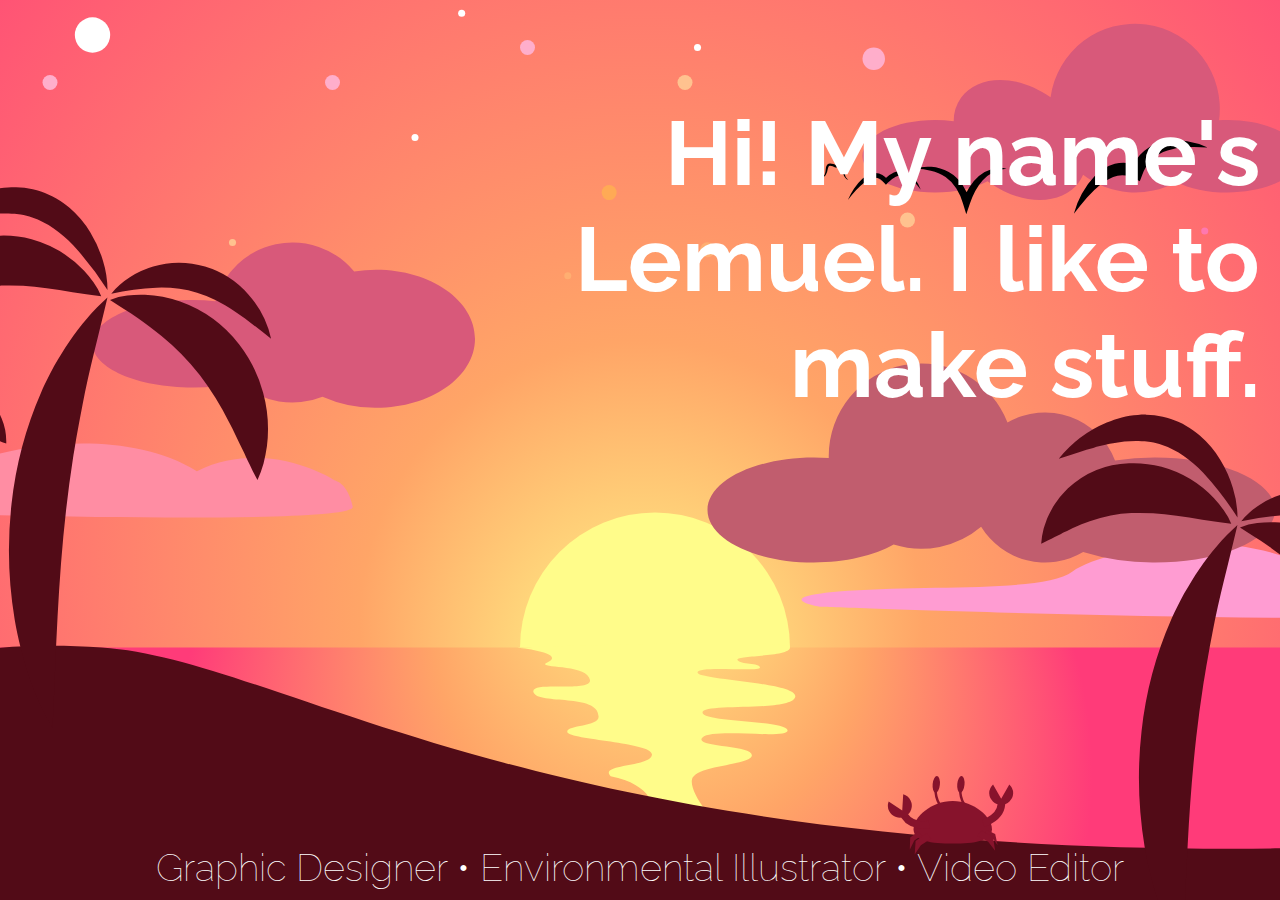
==== index.html @ e6114de4 "Initial commit" ====
<!doctype html>
<html lang="en">
	<head>
		<meta charset="utf-8">
		<meta name="author" content="Lemuel Casanova">
		<meta name="description" content="Official design portfolio website of Lemuel Casanova.">
		<link href="https://fonts.googleapis.com/css?family=Raleway:100,300,700&display=swap" rel="stylesheet">
		<link rel="stylesheet" href="css/main.css">
		<title>Lemuel Casanova - Graphic Designer, Illustrator, Video Editor</title>
	</head>
	<body>
		<div id="banner">
			<h1>Hi! My name's Lemuel. I like to make stuff.</h1>
			<h2>Graphic Designer • Environmental Illustrator • Video Editor</h2>
		</div>
	</body>
</html>
---- css/main.css ----
body, html {
  height: 100%;
}

body {
  padding: 0;
  margin: 0;
}

#banner {
  height: 100%;
  background-image: url(../img/IslandSunset.svg);
  background-repeat: no-repeat;
  background-size: cover;
  background-position: bottom center;
  color: white;
}
#banner h1 {
  position: absolute;
  right: 20px;
  top: 100px;
  margin: 0;
  font-family: 'Raleway', sans-serif;
  font-size: 90px;
  font-weight: 700;
  text-align: right;
  max-width: 800px;
}
#banner h2 {
  position: absolute;
  bottom: 10px;
  margin: 0;
  width: 100%;
  font-family: 'Raleway', sans-serif;
  font-size: 38px;
  font-weight: 100;
  text-align: center;
}

/*# sourceMappingURL=main.css.map */
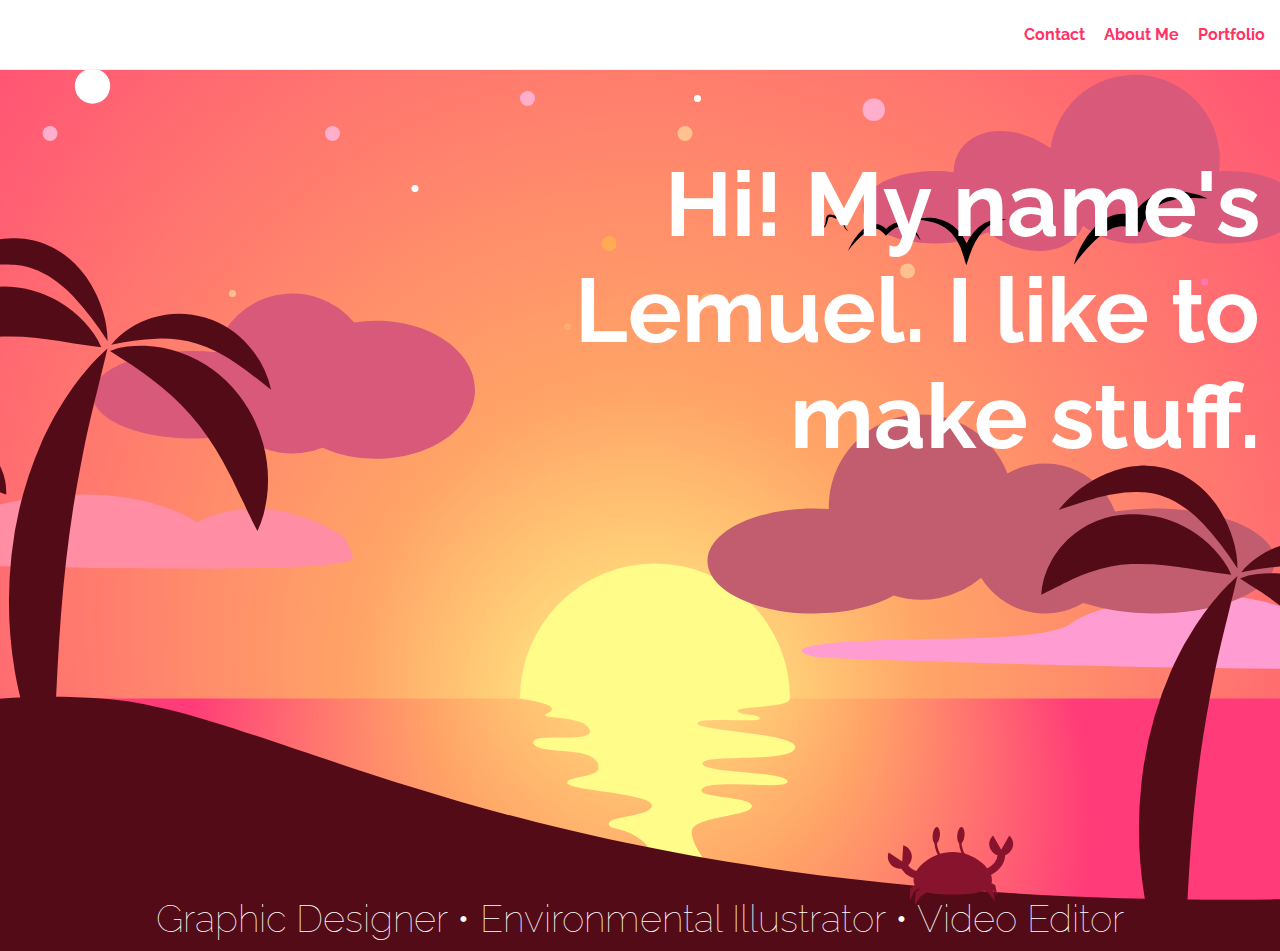
==== commit 61f54934: "Add navbar" ====
--- a/index.html
+++ b/index.html
@@ -9,6 +9,13 @@
 		<title>Lemuel Casanova - Graphic Designer, Illustrator, Video Editor</title>
 	</head>
 	<body>
+		<div id="navbar">
+			<ul>
+				<li>Contact</li>
+				<li>About Me</li>
+				<li>Portfolio</li>
+			</ul>
+		</div>
 		<div id="banner">
 			<h1>Hi! My name's Lemuel. I like to make stuff.</h1>
 			<h2>Graphic Designer • Environmental Illustrator • Video Editor</h2>
--- a/css/main.css
+++ b/css/main.css
@@ -1,13 +1,40 @@
+#navbar {
+  position: fixed;
+  top: 0;
+  left: 0;
+  right: 0;
+  background-color: white;
+  border-bottom: 1px solid #f2f2f2;
+  color: #FF3366;
+  font-family: "Raleway", sans-serif;
+  font-size: 16px;
+  font-weight: 700;
+  overflow: hidden;
+}
+#navbar ul {
+  list-style-type: none;
+  float: right;
+  margin: 25px 15px;
+}
+#navbar ul li {
+  display: inline-block;
+  margin-right: 15px;
+}
+#navbar ul li:last-of-type {
+  margin-right: 0;
+}
+
 body, html {
   height: 100%;
 }
 
 body {
+  margin: 0;
   padding: 0;
-  margin: 0;
 }
 
 #banner {
+  margin-top: 51px;
   height: 100%;
   background-image: url(../img/IslandSunset.svg);
   background-repeat: no-repeat;
@@ -18,9 +45,9 @@
 #banner h1 {
   position: absolute;
   right: 20px;
-  top: 100px;
+  top: 151px;
   margin: 0;
-  font-family: 'Raleway', sans-serif;
+  font-family: "Raleway", sans-serif;
   font-size: 90px;
   font-weight: 700;
   text-align: right;
@@ -28,10 +55,10 @@
 }
 #banner h2 {
   position: absolute;
-  bottom: 10px;
+  bottom: -41px;
   margin: 0;
   width: 100%;
-  font-family: 'Raleway', sans-serif;
+  font-family: "Raleway", sans-serif;
   font-size: 38px;
   font-weight: 100;
   text-align: center;
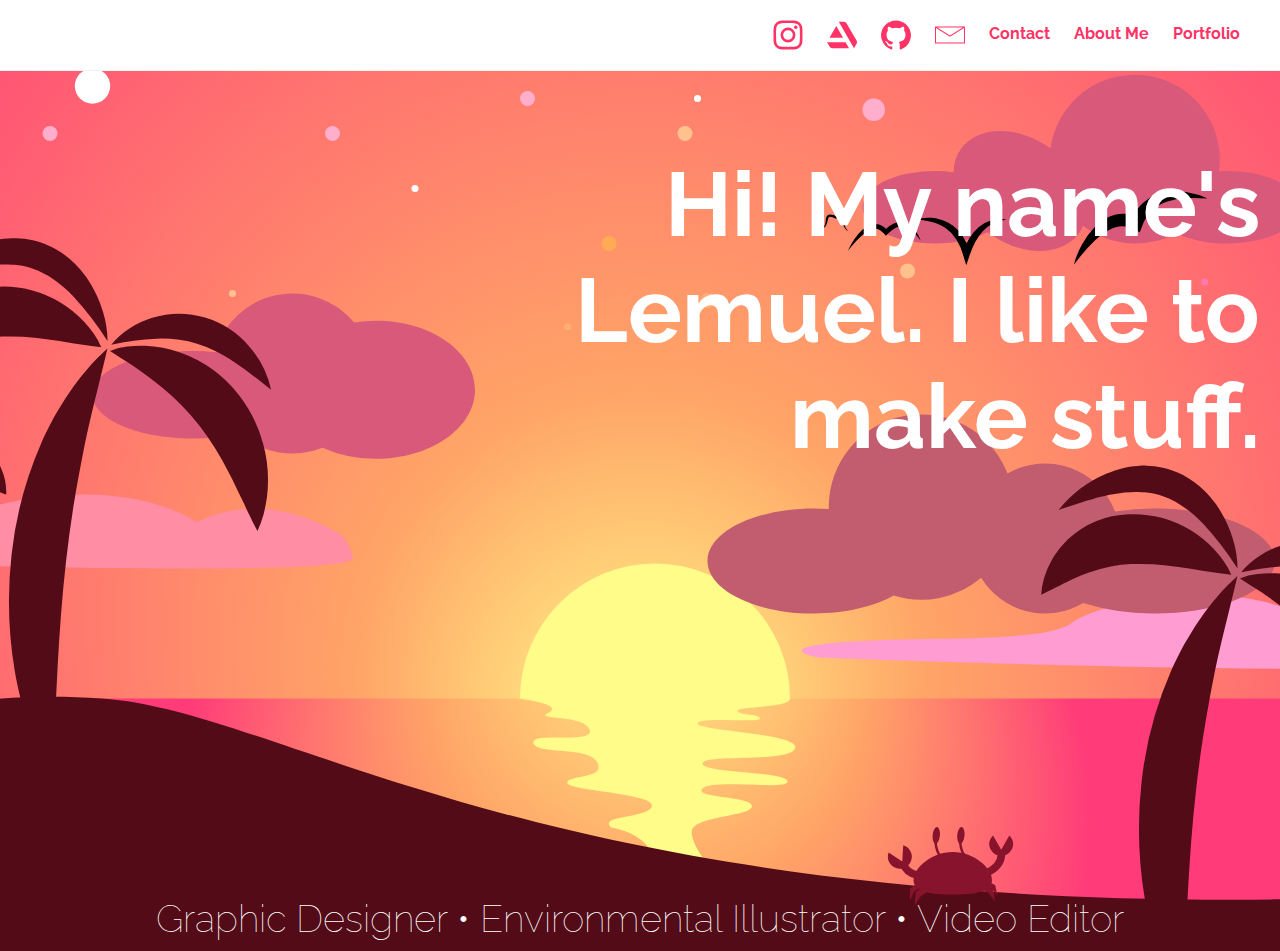
==== commit c7340169: "Add social media to navbar" ====
--- a/index.html
+++ b/index.html
@@ -11,6 +11,10 @@
 	<body>
 		<div id="navbar">
 			<ul>
+				<li><a href="https://instagram.com/casa.lem" title="Lemuel Casanova's Instagram page." class="instagram"></a></li>
+				<li><a href="https://casalem.artstation.com" title="Lemuel Casanova's Artstation page." class="artstation"></a></li>
+				<li><a href="https://github.com/Casalem" title="Lemuel Casanova's GitHub page." class="github"></a></li>
+				<li><a href="mailto:lemuel.casanova@gmail.com" title="Lemuel Casanova's email." class="email"></a></li>
 				<li>Contact</li>
 				<li>About Me</li>
 				<li>Portfolio</li>
--- a/css/main.css
+++ b/css/main.css
@@ -14,14 +14,35 @@
 #navbar ul {
   list-style-type: none;
   float: right;
-  margin: 25px 15px;
+  margin: 20px 15px;
 }
 #navbar ul li {
   display: inline-block;
-  margin-right: 15px;
+  margin-right: 20px;
 }
 #navbar ul li:last-of-type {
-  margin-right: 0;
+  margin-right: 25px;
+}
+#navbar a {
+  display: inline-block;
+  width: 30px;
+  height: 30px;
+  background-image: url(../img/SocialMediaSpritesheet.svg);
+  background-size: 30px 120px;
+  background-repeat: no-repeat;
+  vertical-align: middle;
+}
+#navbar a.instagram {
+  background-position: 0 0;
+}
+#navbar a.artstation {
+  background-position: 0 -30px;
+}
+#navbar a.github {
+  background-position: 0 -60px;
+}
+#navbar a.email {
+  background-position: 0 -90px;
 }
 
 body, html {
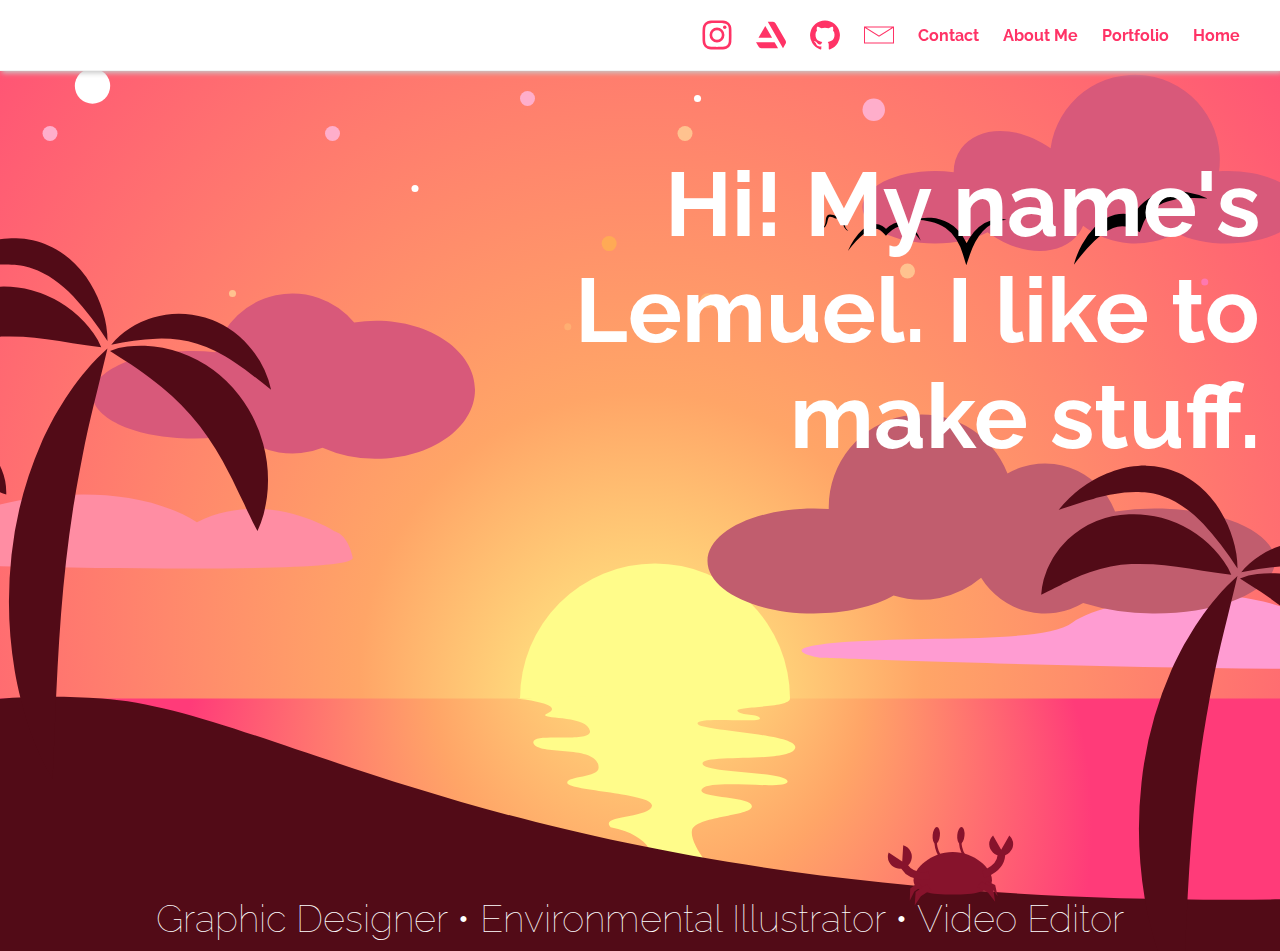
==== commit 6383573d: "Add box shadow, text alignment, and Homepage link to navbar" ====
--- a/index.html
+++ b/index.html
@@ -11,13 +11,14 @@
 	<body>
 		<div id="navbar">
 			<ul>
-				<li><a href="https://instagram.com/casa.lem" title="Lemuel Casanova's Instagram page." class="instagram"></a></li>
-				<li><a href="https://casalem.artstation.com" title="Lemuel Casanova's Artstation page." class="artstation"></a></li>
-				<li><a href="https://github.com/Casalem" title="Lemuel Casanova's GitHub page." class="github"></a></li>
-				<li><a href="mailto:lemuel.casanova@gmail.com" title="Lemuel Casanova's email." class="email"></a></li>
-				<li>Contact</li>
-				<li>About Me</li>
-				<li>Portfolio</li>
+				<li><a href="https://instagram.com/casa.lem" title="Lemuel Casanova's Instagram page." class="social instagram"></a></li>
+				<li><a href="https://casalem.artstation.com" title="Lemuel Casanova's Artstation page." class="social artstation"></a></li>
+				<li><a href="https://github.com/Casalem" title="Lemuel Casanova's GitHub page." class="social github"></a></li>
+				<li><a href="mailto:lemuel.casanova@gmail.com" title="Lemuel Casanova's email." class="social email"></a></li>
+				<li><a href="html/construction.html" title="Page under construction.">Contact</a></li>
+				<li><a href="html/construction.html" title="Page under construction.">About Me</a></li>
+				<li><a href="html/construction.html" title="Page under construction.">Portfolio</a></li>
+				<li><a href="index.html" title="Homepage">Home</a></li>
 			</ul>
 		</div>
 		<div id="banner">
--- a/css/main.css
+++ b/css/main.css
@@ -5,11 +5,8 @@
   right: 0;
   background-color: white;
   border-bottom: 1px solid #f2f2f2;
-  color: #FF3366;
-  font-family: "Raleway", sans-serif;
-  font-size: 16px;
-  font-weight: 700;
   overflow: hidden;
+  box-shadow: 2px 2px 5px 0 #c7c7c7;
 }
 #navbar ul {
   list-style-type: none;
@@ -24,6 +21,14 @@
   margin-right: 25px;
 }
 #navbar a {
+  color: #FF3366;
+  text-decoration: none;
+  font-family: "Raleway", sans-serif;
+  font-size: 16px;
+  font-weight: 700;
+  vertical-align: middle;
+}
+#navbar a.social {
   display: inline-block;
   width: 30px;
   height: 30px;
@@ -32,16 +37,16 @@
   background-repeat: no-repeat;
   vertical-align: middle;
 }
-#navbar a.instagram {
+#navbar a.social.instagram {
   background-position: 0 0;
 }
-#navbar a.artstation {
+#navbar a.social.artstation {
   background-position: 0 -30px;
 }
-#navbar a.github {
+#navbar a.social.github {
   background-position: 0 -60px;
 }
-#navbar a.email {
+#navbar a.social.email {
   background-position: 0 -90px;
 }
 
@@ -85,4 +90,18 @@
   text-align: center;
 }
 
+/* construction.html */
+#content {
+  text-align: right;
+  font-family: "Raleway", sans-serif;
+  color: #661F31;
+  margin-top: 101px;
+}
+#content h1 {
+  font-size: 90px;
+}
+#content h2 {
+  font-size: 38px;
+}
+
 /*# sourceMappingURL=main.css.map */
